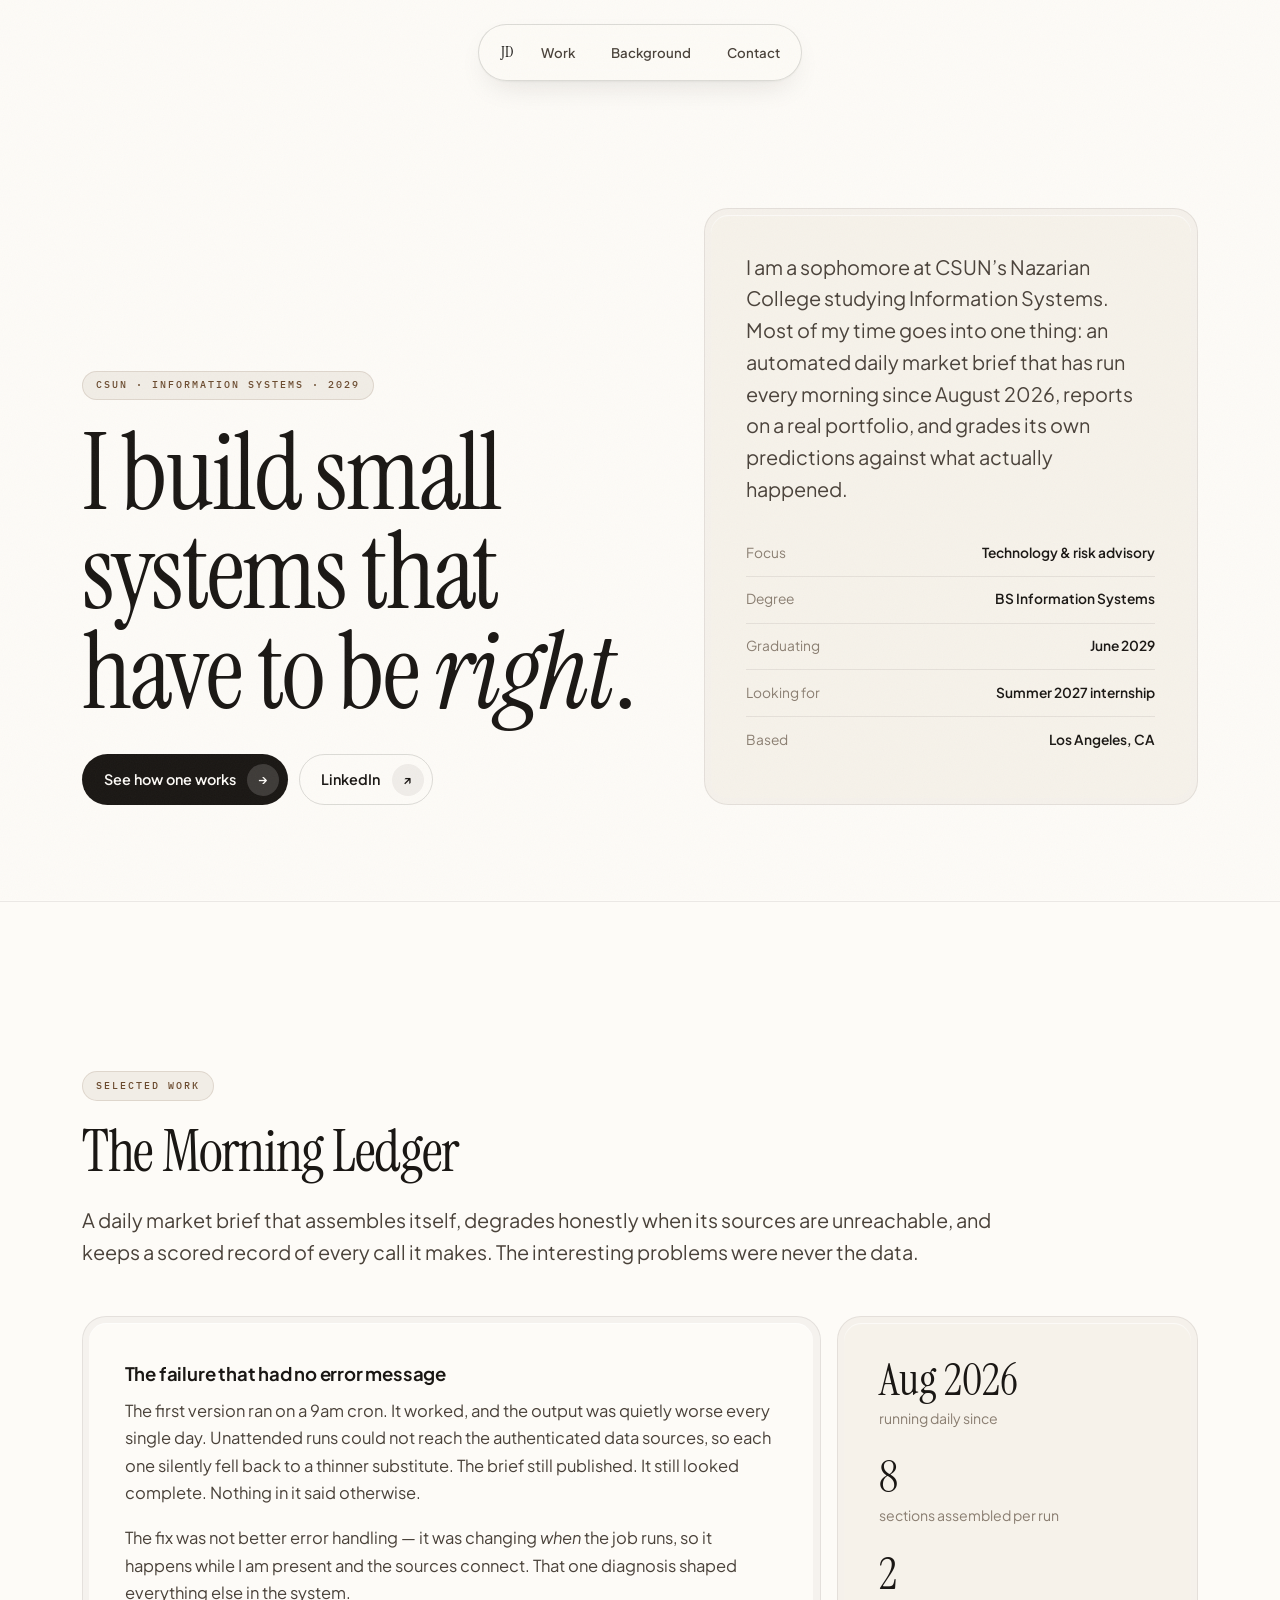
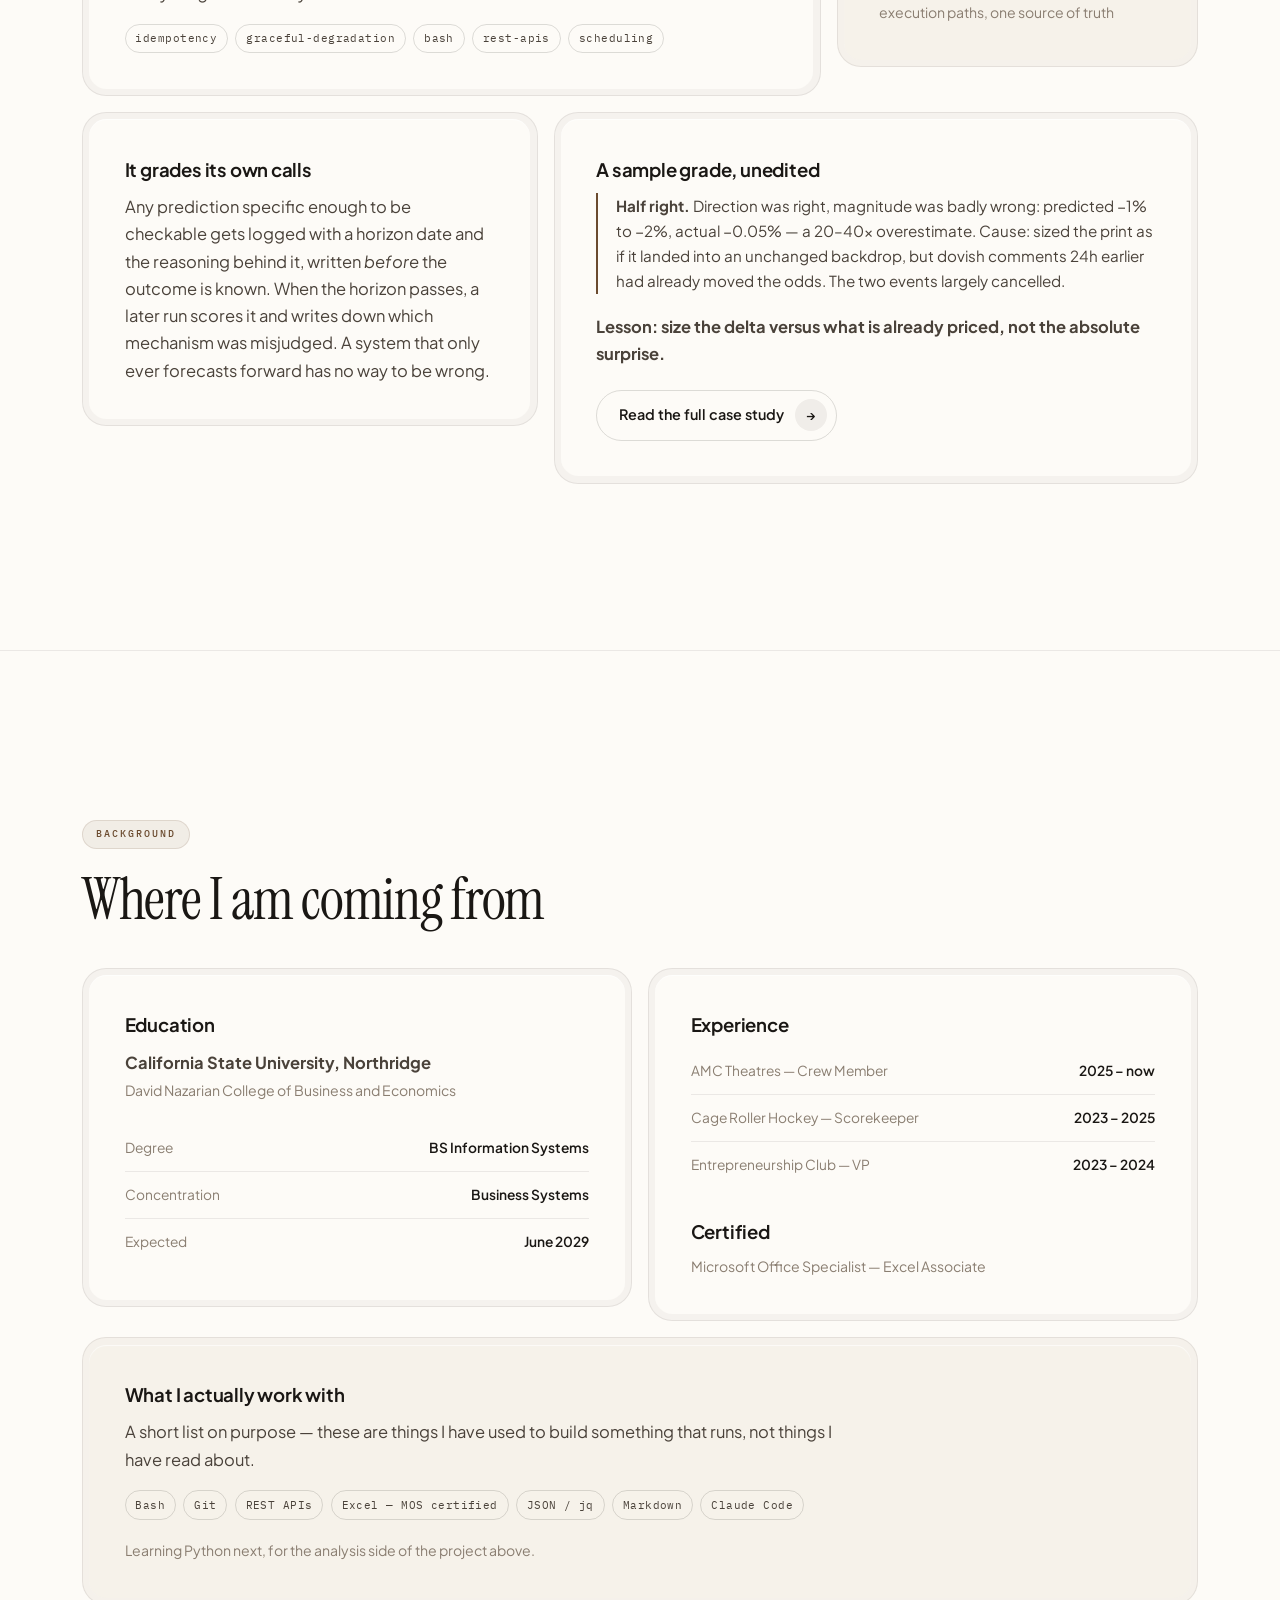
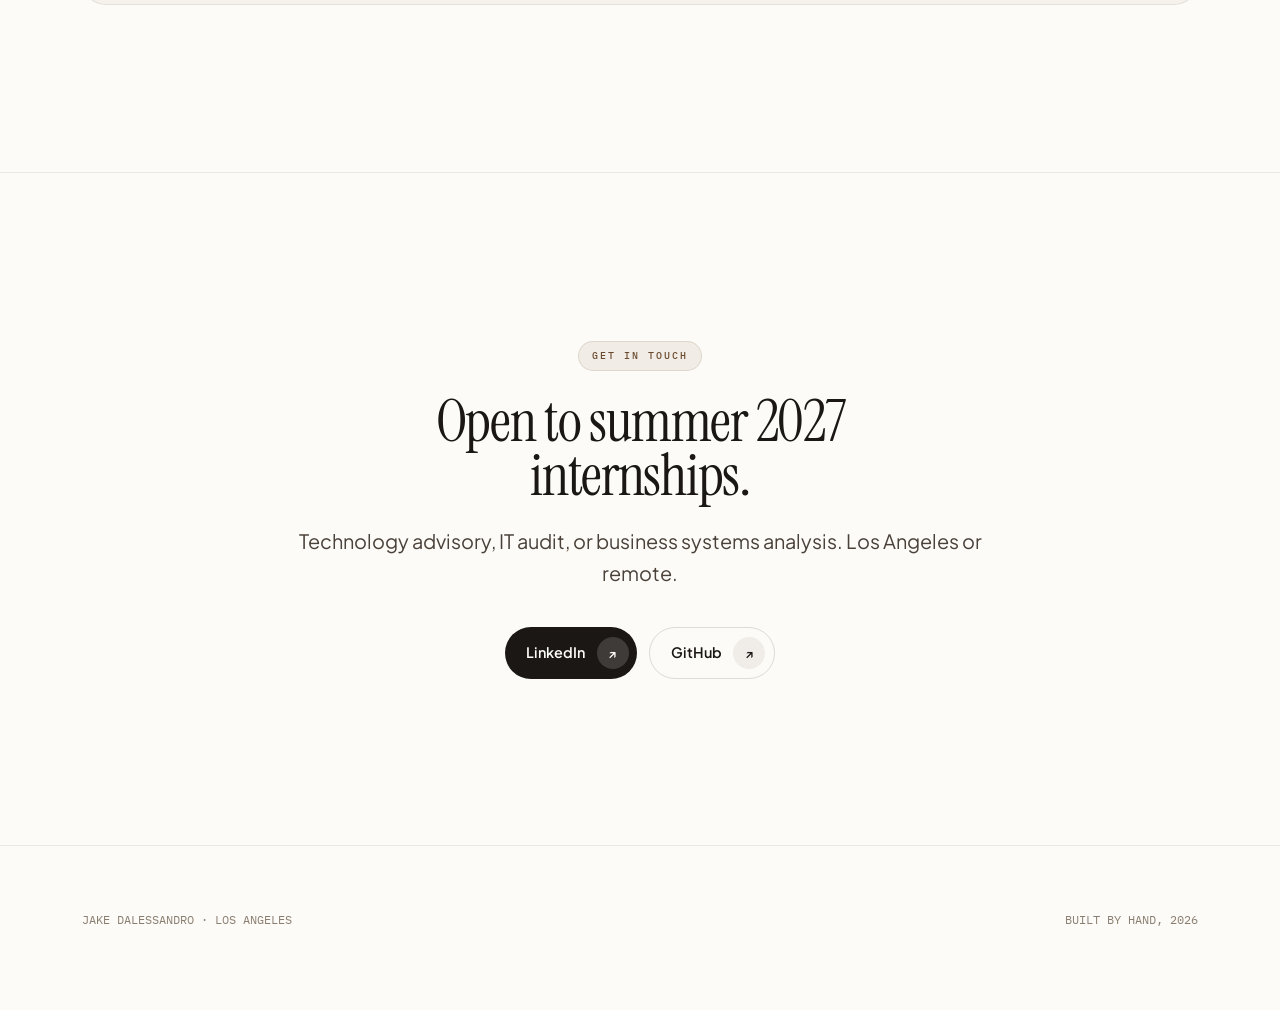
==== index.html @ 5501a1c9 "Personal site: portfolio home and Morning Ledger case study Editorial-luxury treatment - warm paper," ====
<!doctype html>
<html lang="en">
<head>
<meta charset="utf-8">
<meta name="viewport" content="width=device-width,initial-scale=1">
<title>Jake Dalessandro — Information Systems</title>
<meta name="description" content="Information Systems student at CSUN building small systems that touch real financial data and have to be right. Seeking summer 2027 technology advisory and IT audit internships.">
<meta property="og:type" content="website">
<meta property="og:title" content="Jake Dalessandro — Information Systems">
<meta property="og:description" content="I build small systems that touch real financial data and have to be right. CSUN Information Systems, 2029. Seeking summer 2027 technology advisory / IT audit internships.">
<meta property="og:url" content="https://jakedalessandro.github.io/">
<meta name="twitter:card" content="summary_large_image">
<link rel="preconnect" href="https://fonts.googleapis.com">
<link rel="preconnect" href="https://fonts.gstatic.com" crossorigin>
<link href="https://fonts.googleapis.com/css2?family=Instrument+Serif:ital@0;1&family=Plus+Jakarta+Sans:wght@400;500;600;700&family=IBM+Plex+Mono:wght@400;500&display=swap" rel="stylesheet">
<link rel="stylesheet" href="assets/site.css">
<link rel="icon" href="data:image/svg+xml,%3Csvg xmlns='http://www.w3.org/2000/svg' viewBox='0 0 100 100'%3E%3Ctext y='.9em' font-size='88' font-family='Georgia,serif'%3EJD%3C/text%3E%3C/svg%3E">
</head>
<body>

<nav class="nav">
  <div class="nav-pill">
    <a href="#top" class="mark">JD</a>
    <a href="#work">Work</a>
    <a href="#background">Background</a>
    <a href="#contact">Contact</a>
  </div>
</nav>

<main id="top">

  <section class="hero">
    <div class="wrap">
      <div class="hero-grid">
        <div class="rv">
          <span class="eyebrow">CSUN &middot; Information Systems &middot; 2029</span>
          <h1 class="display">I build small<br>systems that<br>have to be <em>right</em>.</h1>
          <div class="hero-sub">
            <a class="btn" href="morning-ledger.html">See how one works <span class="cap">&rarr;</span></a>
            <a class="btn ghost" href="https://linkedin.com/in/jakedalessandro">LinkedIn <span class="cap">&#8599;</span></a>
          </div>
        </div>

        <div class="rv" style="transition-delay:120ms">
          <div class="shell warm">
            <div class="core">
              <p class="lede" style="margin-bottom:1.6rem">
                I am a sophomore at CSUN&rsquo;s Nazarian College studying Information
                Systems. Most of my time goes into one thing: an automated daily
                market brief that has run every morning since August 2026, reports on
                a real portfolio, and grades its own predictions against what
                actually happened.
              </p>
              <dl style="margin:0">
                <div class="kv"><dt>Focus</dt><dd>Technology &amp; risk advisory</dd></div>
                <div class="kv"><dt>Degree</dt><dd>BS Information Systems</dd></div>
                <div class="kv"><dt>Graduating</dt><dd>June 2029</dd></div>
                <div class="kv"><dt>Looking for</dt><dd>Summer 2027 internship</dd></div>
                <div class="kv"><dt>Based</dt><dd>Los Angeles, CA</dd></div>
              </dl>
            </div>
          </div>
        </div>
      </div>
    </div>
  </section>

  <hr class="rule">

  <section id="work">
    <div class="wrap">
      <div class="rv">
        <span class="eyebrow">Selected work</span>
        <h2 class="display">The Morning Ledger</h2>
        <p class="lede" style="margin-bottom:3rem;max-width:64ch">
          A daily market brief that assembles itself, degrades honestly when its
          sources are unreachable, and keeps a scored record of every call it makes.
          The interesting problems were never the data.
        </p>
      </div>

      <div class="bento">
        <div class="c8 rv">
          <div class="shell"><div class="core">
            <h3>The failure that had no error message</h3>
            <p>
              The first version ran on a 9am cron. It worked, and the output was
              quietly worse every single day. Unattended runs could not reach the
              authenticated data sources, so each one silently fell back to a thinner
              substitute. The brief still published. It still looked complete.
              Nothing in it said otherwise.
            </p>
            <p style="margin-bottom:0">
              The fix was not better error handling &mdash; it was changing
              <em>when</em> the job runs, so it happens while I am present and the
              sources connect. That one diagnosis shaped everything else in the
              system.
            </p>
            <div class="tags">
              <span class="tag">idempotency</span><span class="tag">graceful-degradation</span>
              <span class="tag">bash</span><span class="tag">rest-apis</span><span class="tag">scheduling</span>
            </div>
          </div></div>
        </div>

        <div class="c4 rv" style="transition-delay:90ms">
          <div class="shell warm"><div class="core">
            <span class="stat">Aug 2026</span>
            <p class="muted" style="margin-bottom:1.6rem">running daily since</p>
            <span class="stat">8</span>
            <p class="muted" style="margin-bottom:1.6rem">sections assembled per run</p>
            <span class="stat">2</span>
            <p class="muted" style="margin-bottom:0">execution paths, one source of truth</p>
          </div></div>
        </div>

        <div class="c5 rv" style="transition-delay:60ms">
          <div class="shell"><div class="core">
            <h3>It grades its own calls</h3>
            <p style="margin-bottom:0">
              Any prediction specific enough to be checkable gets logged with a
              horizon date and the reasoning behind it, written <em>before</em> the
              outcome is known. When the horizon passes, a later run scores it and
              writes down which mechanism was misjudged. A system that only ever
              forecasts forward has no way to be wrong.
            </p>
          </div></div>
        </div>

        <div class="c7 rv" style="transition-delay:120ms">
          <div class="shell"><div class="core">
            <h3>A sample grade, unedited</h3>
            <p class="note" style="margin-bottom:1.2rem">
              <strong>Half right.</strong> Direction was right, magnitude was badly
              wrong: predicted &minus;1% to &minus;2%, actual &minus;0.05% &mdash; a
              20&ndash;40&times; overestimate. Cause: sized the print as if it landed
              into an unchanged backdrop, but dovish comments 24h earlier had already
              moved the odds. The two events largely cancelled.
            </p>
            <p style="margin-bottom:1.4rem"><strong>Lesson: size the delta versus what is already priced, not the absolute surprise.</strong></p>
            <a class="btn ghost" href="morning-ledger.html">Read the full case study <span class="cap">&rarr;</span></a>
          </div></div>
        </div>
      </div>
    </div>
  </section>

  <hr class="rule">

  <section id="background">
    <div class="wrap">
      <div class="rv">
        <span class="eyebrow">Background</span>
        <h2 class="display">Where I am coming from</h2>
      </div>

      <div class="bento" style="margin-top:2.5rem">
        <div class="c6 rv">
          <div class="shell"><div class="core">
            <h3>Education</h3>
            <p style="margin-bottom:1.4rem">
              <strong>California State University, Northridge</strong><br>
              <span class="muted">David Nazarian College of Business and Economics</span>
            </p>
            <dl style="margin:0">
              <div class="kv"><dt>Degree</dt><dd>BS Information Systems</dd></div>
              <div class="kv"><dt>Concentration</dt><dd>Business Systems</dd></div>
              <div class="kv"><dt>Expected</dt><dd>June 2029</dd></div>
            </dl>
          </div></div>
        </div>

        <div class="c6 rv" style="transition-delay:90ms">
          <div class="shell"><div class="core">
            <h3>Experience</h3>
            <dl style="margin:0">
              <div class="kv"><dt>AMC Theatres &mdash; Crew Member</dt><dd>2025 &ndash; now</dd></div>
              <div class="kv"><dt>Cage Roller Hockey &mdash; Scorekeeper</dt><dd>2023 &ndash; 2025</dd></div>
              <div class="kv"><dt>Entrepreneurship Club &mdash; VP</dt><dd>2023 &ndash; 2024</dd></div>
            </dl>
            <h3 style="margin-top:1.8rem">Certified</h3>
            <p class="muted" style="margin-bottom:0">Microsoft Office Specialist &mdash; Excel Associate</p>
          </div></div>
        </div>

        <div class="c12 rv" style="transition-delay:60ms">
          <div class="shell warm"><div class="core">
            <h3>What I actually work with</h3>
            <p style="margin-bottom:.6rem">
              A short list on purpose &mdash; these are things I have used to build
              something that runs, not things I have read about.
            </p>
            <div class="tags">
              <span class="tag">Bash</span><span class="tag">Git</span><span class="tag">REST APIs</span>
              <span class="tag">Excel &mdash; MOS certified</span><span class="tag">JSON / jq</span>
              <span class="tag">Markdown</span><span class="tag">Claude Code</span>
            </div>
            <p class="muted" style="margin:1.2rem 0 0">
              Learning Python next, for the analysis side of the project above.
            </p>
          </div></div>
        </div>
      </div>
    </div>
  </section>

  <hr class="rule">

  <section id="contact">
    <div class="wrap" style="text-align:center">
      <div class="rv">
        <span class="eyebrow">Get in touch</span>
        <h2 class="display" style="margin-bottom:1.4rem">Open to summer 2027<br>internships.</h2>
        <p class="lede" style="margin:0 auto 2.4rem;max-width:46ch">
          Technology advisory, IT audit, or business systems analysis.
          Los Angeles or remote.
        </p>
        <div style="display:flex;gap:.7rem;justify-content:center;flex-wrap:wrap">
          <a class="btn" href="https://linkedin.com/in/jakedalessandro">LinkedIn <span class="cap">&#8599;</span></a>
          <a class="btn ghost" href="https://github.com/JakeDalessandro">GitHub <span class="cap">&#8599;</span></a>
        </div>
      </div>
    </div>
  </section>

</main>

<footer>
  <div class="wrap foot">
    <span class="mono muted" style="font-size:12px">JAKE DALESSANDRO &middot; LOS ANGELES</span>
    <span class="mono muted" style="font-size:12px">BUILT BY HAND, 2026</span>
  </div>
</footer>

<script>
  var io = new IntersectionObserver(function (entries) {
    entries.forEach(function (e) {
      if (e.isIntersecting) { e.target.classList.add('in'); io.unobserve(e.target); }
    });
  }, { threshold: 0.12, rootMargin: '0px 0px -8% 0px' });
  document.querySelectorAll('.rv').forEach(function (el) { io.observe(el); });
</script>
</body>
</html>
---- assets/site.css ----
/* ============================================================
   Jake Dalessandro — editorial luxury
   Warm paper, high-contrast serif, machined nested surfaces.
   ============================================================ */

:root{
  --paper:#FDFBF7;
  --paper-2:#F6F2EA;
  --ink:#1A1714;
  --ink-2:#4A423A;
  --ink-3:#8A7E71;
  --line:rgba(26,23,20,.08);
  --line-2:rgba(26,23,20,.14);
  --accent:#6B4B2F;
  --accent-soft:rgba(107,75,47,.08);
  --ok:#3F6B4B;

  --shell:1.5rem;            /* outer bezel radius */
  --pad:.4rem;               /* bezel thickness */
  --ease:cubic-bezier(.32,.72,0,1);
  --slow:820ms;
  --mid:520ms;
}

*,*::before,*::after{box-sizing:border-box}
html{-webkit-text-size-adjust:100%;scroll-behavior:smooth}
body{
  margin:0;
  background:var(--paper);
  color:var(--ink);
  font-family:"Plus Jakarta Sans",system-ui,sans-serif;
  font-size:16.5px;
  line-height:1.65;
  -webkit-font-smoothing:antialiased;
  overflow-x:hidden;
}

/* Film grain — fixed, pointer-events-none, never on scroll containers */
body::after{
  content:"";position:fixed;inset:0;z-index:60;pointer-events:none;opacity:.035;
  background-image:url("data:image/svg+xml,%3Csvg xmlns='http://www.w3.org/2000/svg' width='160' height='160'%3E%3Cfilter id='n'%3E%3CfeTurbulence type='fractalNoise' baseFrequency='.85' numOctaves='3'/%3E%3C/filter%3E%3Crect width='160' height='160' filter='url(%23n)'/%3E%3C/svg%3E");
}

/* ---------- type ---------- */
.display{
  font-family:"Instrument Serif",Georgia,serif;
  font-weight:400;
  line-height:.94;
  letter-spacing:-.022em;
}
h1.display{font-size:clamp(3.1rem,8.4vw,6.6rem);margin:0}
h2.display{font-size:clamp(2.2rem,4.6vw,3.6rem);margin:0 0 1.6rem}
h3{font-size:1.16rem;font-weight:650;letter-spacing:-.011em;margin:0 0 .5rem}
p{margin:0 0 1.15rem;color:var(--ink-2);max-width:62ch}
.lede{font-size:clamp(1.06rem,1.9vw,1.24rem);color:var(--ink-2);line-height:1.6}
.mono{font-family:"IBM Plex Mono",ui-monospace,monospace}
a{color:inherit}

/* Eyebrow tag */
.eyebrow{
  display:inline-block;border-radius:999px;padding:.34rem .8rem;
  font-family:"IBM Plex Mono",monospace;font-size:10px;font-weight:500;
  text-transform:uppercase;letter-spacing:.2em;
  color:var(--accent);background:var(--accent-soft);
  border:1px solid rgba(107,75,47,.14);margin-bottom:1.5rem;
}

/* ---------- layout ---------- */
.wrap{width:100%;max-width:1180px;margin:0 auto;padding:0 2rem}
section{padding:clamp(6rem,13vw,10.5rem) 0}
.rule{height:1px;background:var(--line);border:0;margin:0}

/* ---------- floating island nav ---------- */
.nav{position:fixed;top:0;left:0;right:0;z-index:50;display:flex;justify-content:center;pointer-events:none}
.nav-pill{
  pointer-events:auto;margin-top:1.5rem;display:flex;align-items:center;gap:.35rem;
  padding:.4rem;border-radius:999px;
  background:rgba(253,251,247,.72);backdrop-filter:blur(20px) saturate(180%);
  -webkit-backdrop-filter:blur(20px) saturate(180%);
  border:1px solid var(--line-2);
  box-shadow:0 1px 2px rgba(26,23,20,.04),0 12px 32px -12px rgba(26,23,20,.14);
}
.nav-pill a{
  text-decoration:none;font-size:.83rem;font-weight:550;color:var(--ink-2);
  padding:.5rem .95rem;border-radius:999px;
  transition:color var(--mid) var(--ease),background var(--mid) var(--ease);
}
.nav-pill a:hover{color:var(--ink);background:rgba(26,23,20,.045)}
.nav-pill a.mark{font-family:"Instrument Serif",serif;font-size:1rem;color:var(--ink);padding-right:.5rem}

/* ---------- double-bezel card ---------- */
.shell{
  background:rgba(26,23,20,.035);
  border:1px solid var(--line);
  border-radius:var(--shell);
  padding:var(--pad);
}
.core{
  background:var(--paper);
  border-radius:calc(var(--shell) - var(--pad));
  box-shadow:inset 0 1px 1px rgba(255,255,255,.7);
  padding:clamp(1.5rem,3vw,2.2rem);
  height:100%;
}
.shell.warm{background:rgba(107,75,47,.055)}
.shell.warm .core{background:var(--paper-2)}

/* ---------- island button ---------- */
.btn{
  display:inline-flex;align-items:center;gap:.7rem;
  padding:.55rem .55rem .55rem 1.35rem;border-radius:999px;
  text-decoration:none;font-size:.9rem;font-weight:600;
  background:var(--ink);color:var(--paper);border:0;cursor:pointer;
  transition:transform var(--mid) var(--ease),background var(--mid) var(--ease);
}
.btn .cap{
  width:2rem;height:2rem;border-radius:999px;display:grid;place-items:center;
  background:rgba(253,251,247,.16);font-size:.8rem;
  transition:transform var(--mid) var(--ease),background var(--mid) var(--ease);
}
.btn:hover .cap{transform:translate(3px,-2px) scale(1.06);background:rgba(253,251,247,.26)}
.btn:active{transform:scale(.978)}
.btn.ghost{background:transparent;color:var(--ink);border:1px solid var(--line-2)}
.btn.ghost .cap{background:rgba(26,23,20,.06)}
.btn.ghost:hover .cap{background:rgba(26,23,20,.1)}

/* ---------- editorial split hero ---------- */
.hero{padding-top:clamp(9rem,18vw,13rem);padding-bottom:clamp(4rem,8vw,6rem)}
.hero-grid{display:grid;grid-template-columns:1.06fr .94fr;gap:clamp(2.5rem,5vw,4.5rem);align-items:end}
.hero-sub{margin-top:2rem;display:flex;gap:.7rem;flex-wrap:wrap}

/* ---------- asymmetrical bento ---------- */
.bento{display:grid;grid-template-columns:repeat(12,1fr);gap:1rem}
.c8{grid-column:span 8}.c6{grid-column:span 6}.c5{grid-column:span 5}
.c4{grid-column:span 4}.c7{grid-column:span 7}.c12{grid-column:span 12}

/* ---------- misc ---------- */
.stat{font-family:"Instrument Serif",serif;font-size:clamp(2rem,3.4vw,2.9rem);line-height:1;display:block;margin-bottom:.3rem}
.muted{color:var(--ink-3);font-size:.88rem}
.kv{display:flex;justify-content:space-between;gap:1rem;padding:.72rem 0;border-bottom:1px solid var(--line)}
.kv:last-child{border-bottom:0}
.kv dt{color:var(--ink-3);font-size:.86rem;margin:0}
.kv dd{margin:0;font-size:.86rem;font-weight:600;text-align:right}
.tags{display:flex;flex-wrap:wrap;gap:.45rem;margin-top:1.1rem}
.tag{
  font-family:"IBM Plex Mono",monospace;font-size:11px;letter-spacing:.04em;
  padding:.3rem .62rem;border-radius:999px;border:1px solid var(--line-2);color:var(--ink-2);
}
.note{border-left:2px solid var(--accent);padding-left:1.1rem;color:var(--ink-2);font-size:.95rem}

/* ---------- scroll reveal ---------- */
.rv{opacity:0;transform:translateY(38px);filter:blur(6px);
    transition:opacity var(--slow) var(--ease),transform var(--slow) var(--ease),filter var(--slow) var(--ease)}
.rv.in{opacity:1;transform:none;filter:none}

/* ---------- footer ---------- */
footer{padding:4rem 0 5rem;border-top:1px solid var(--line)}
.foot{display:flex;justify-content:space-between;align-items:center;gap:1.5rem;flex-wrap:wrap}

/* ---------- mobile collapse ---------- */
@media (max-width:768px){
  .wrap{padding:0 1rem}
  .hero-grid{grid-template-columns:1fr;gap:2.2rem;align-items:start}
  .bento{gap:.75rem}
  .c8,.c6,.c5,.c4,.c7,.c12{grid-column:span 12}
  .nav-pill a:not(.mark){padding:.5rem .7rem;font-size:.78rem}
  section{padding:4.5rem 0}
}
@media (prefers-reduced-motion:reduce){
  .rv{opacity:1;transform:none;filter:none;transition:none}
  html{scroll-behavior:auto}
}
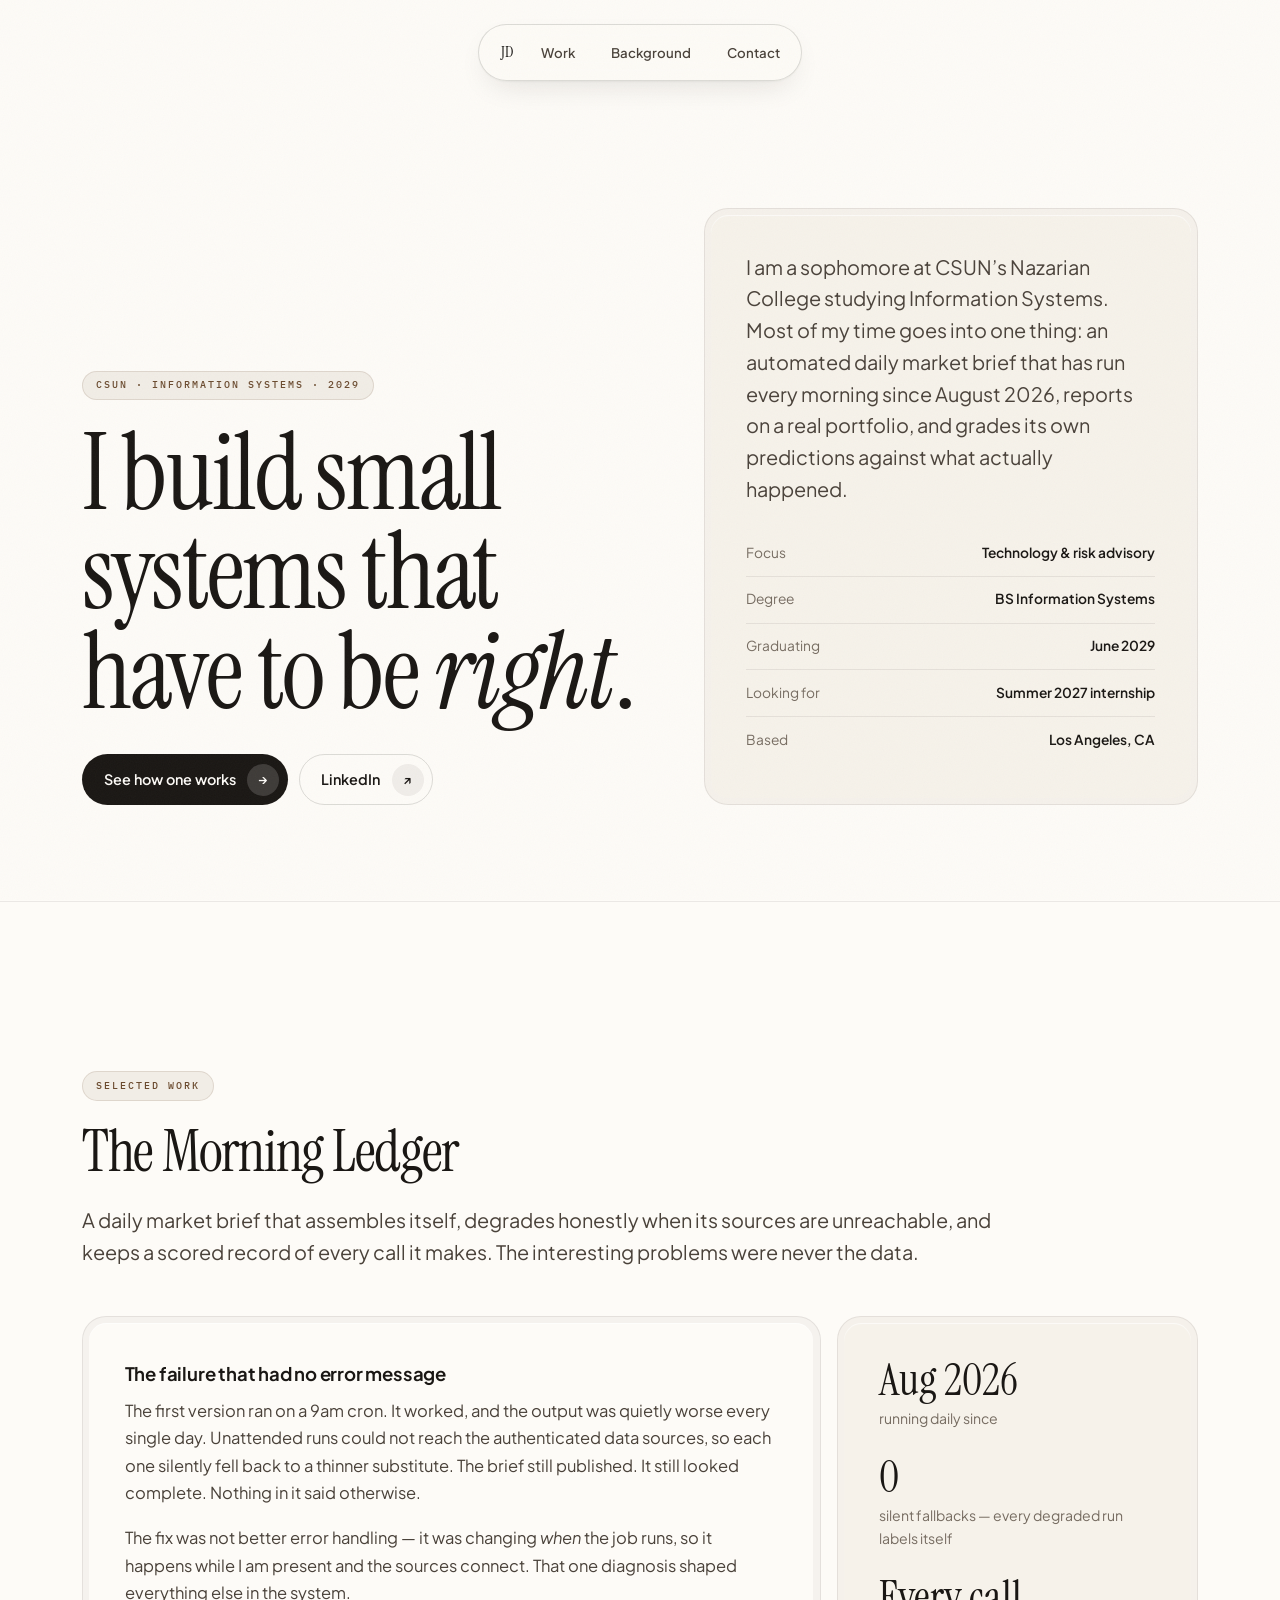
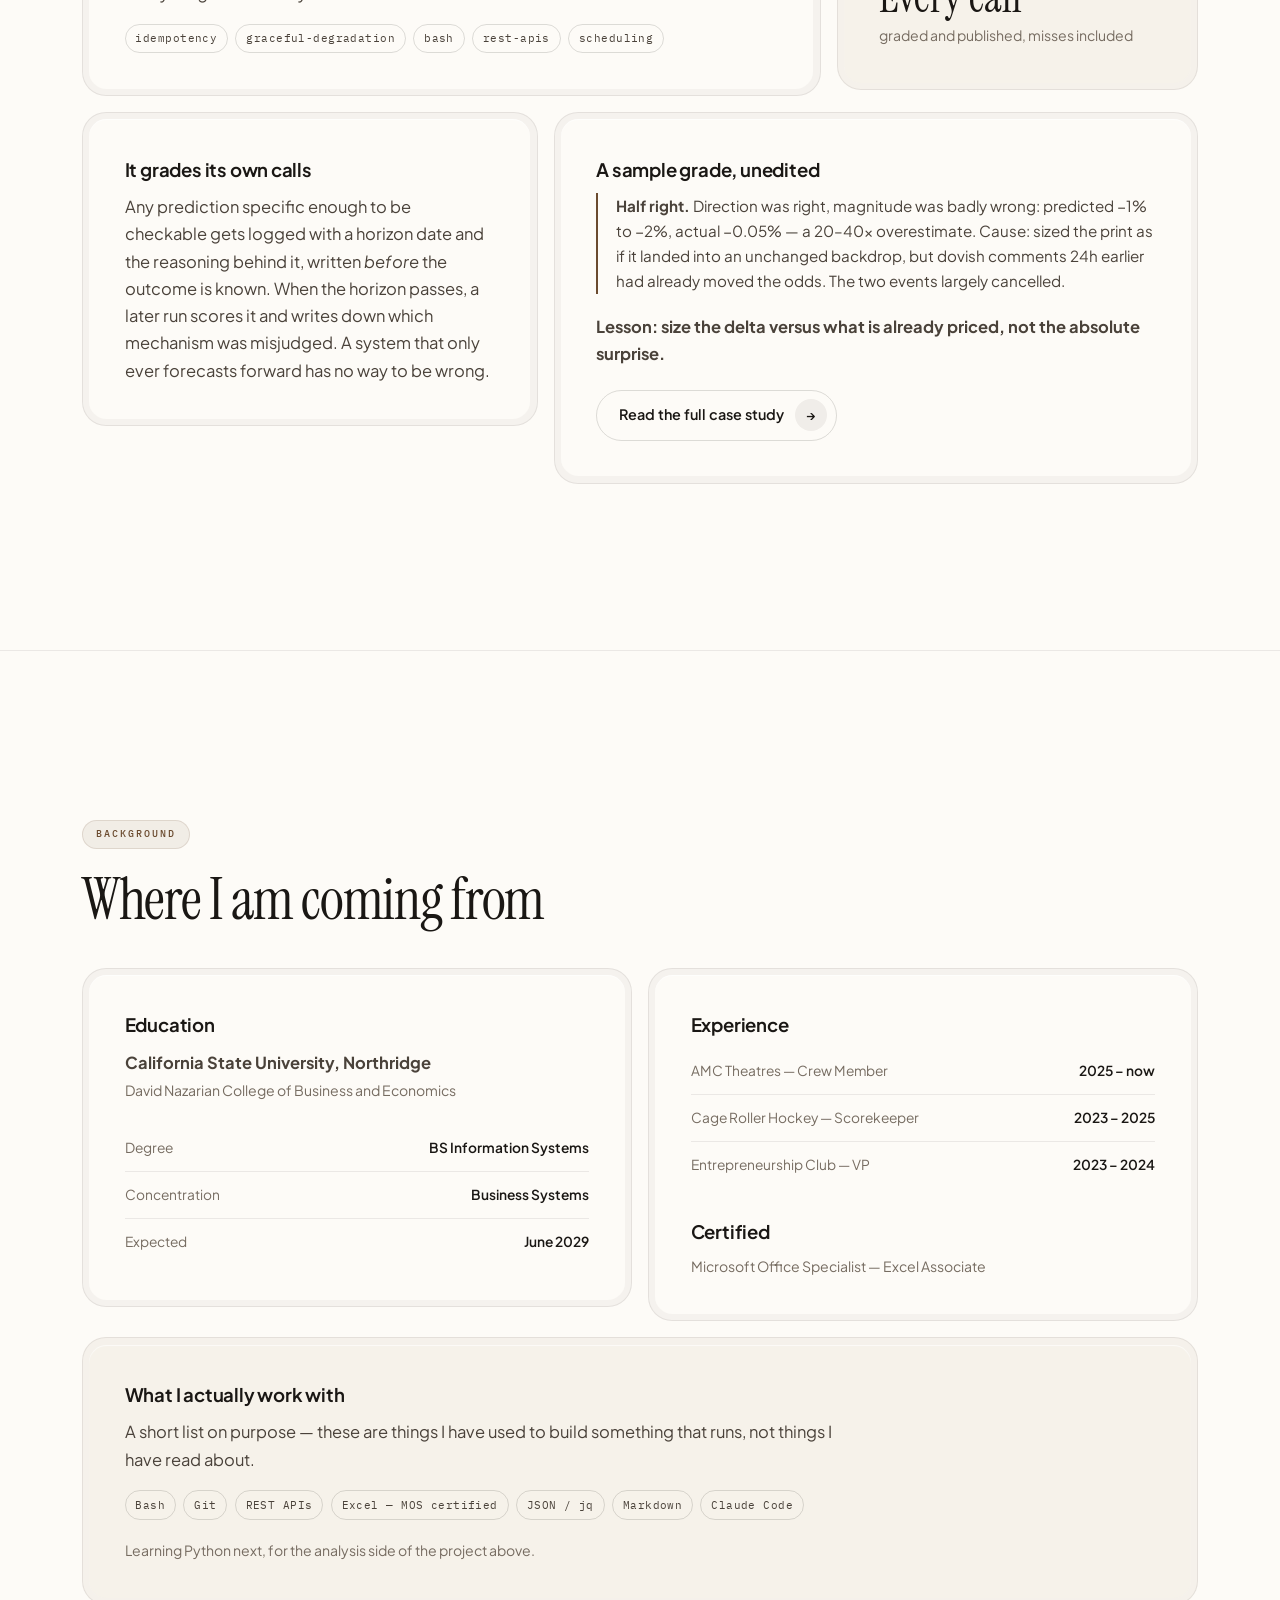
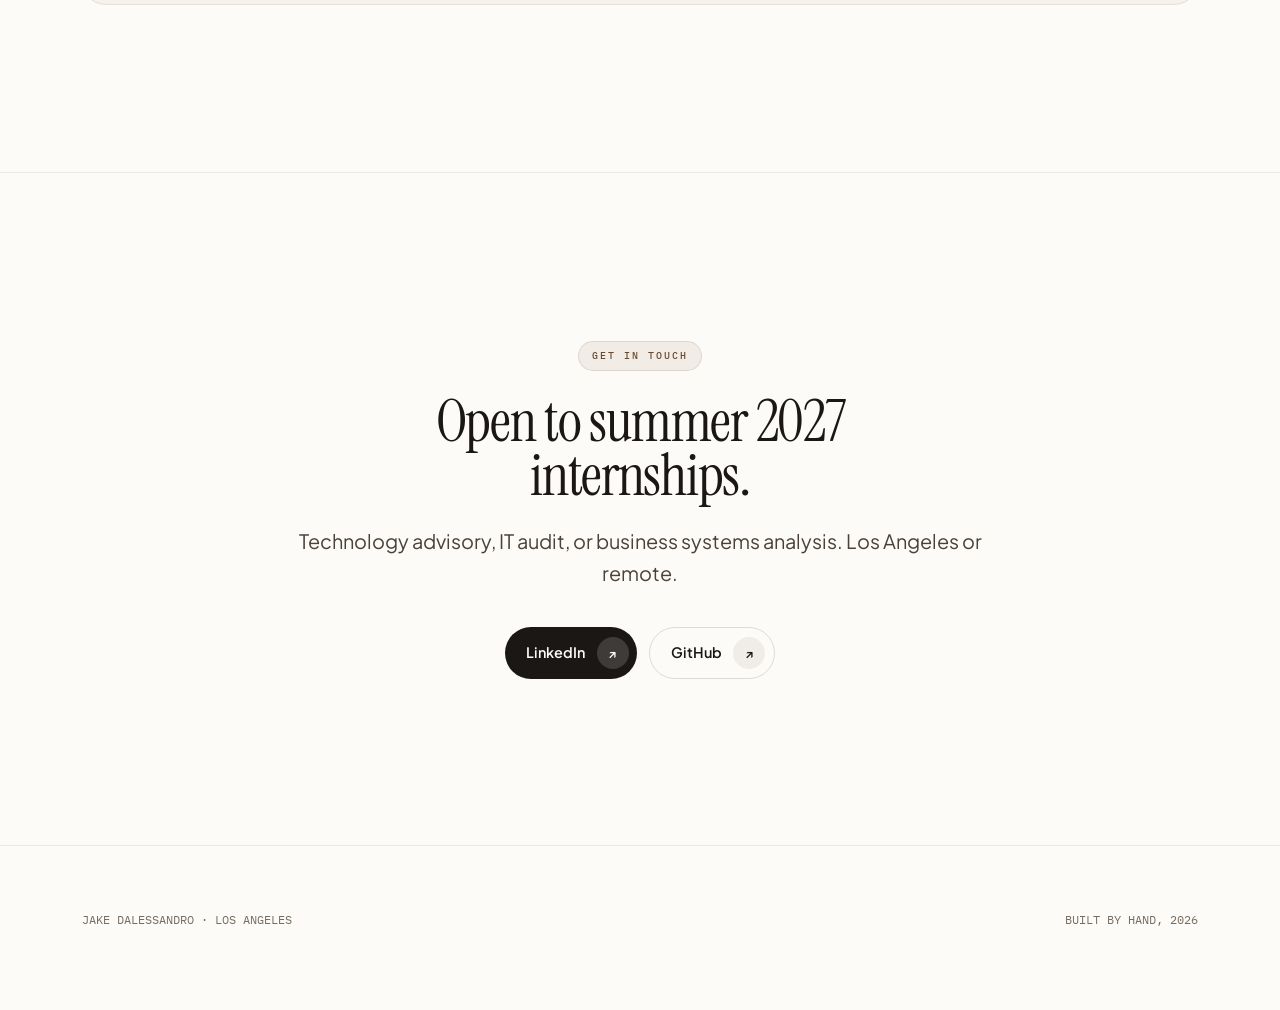
==== commit fb03892c: "Darken tertiary text for contrast; replace filler stats with real properties Co-Authored-By: Claude " ====
--- a/index.html
+++ b/index.html
@@ -13,6 +13,7 @@
 <link rel="preconnect" href="https://fonts.googleapis.com">
 <link rel="preconnect" href="https://fonts.gstatic.com" crossorigin>
 <link href="https://fonts.googleapis.com/css2?family=Instrument+Serif:ital@0;1&family=Plus+Jakarta+Sans:wght@400;500;600;700&family=IBM+Plex+Mono:wght@400;500&display=swap" rel="stylesheet">
+<script>document.documentElement.className+=" js";</script>
 <link rel="stylesheet" href="assets/site.css">
 <link rel="icon" href="data:image/svg+xml,%3Csvg xmlns='http://www.w3.org/2000/svg' viewBox='0 0 100 100'%3E%3Ctext y='.9em' font-size='88' font-family='Georgia,serif'%3EJD%3C/text%3E%3C/svg%3E">
 </head>
@@ -107,10 +108,10 @@
           <div class="shell warm"><div class="core">
             <span class="stat">Aug 2026</span>
             <p class="muted" style="margin-bottom:1.6rem">running daily since</p>
-            <span class="stat">8</span>
-            <p class="muted" style="margin-bottom:1.6rem">sections assembled per run</p>
-            <span class="stat">2</span>
-            <p class="muted" style="margin-bottom:0">execution paths, one source of truth</p>
+            <span class="stat">0</span>
+            <p class="muted" style="margin-bottom:1.6rem">silent fallbacks &mdash; every degraded run labels itself</p>
+            <span class="stat">Every call</span>
+            <p class="muted" style="margin-bottom:0">graded and published, misses included</p>
           </div></div>
         </div>
 
--- a/assets/site.css
+++ b/assets/site.css
@@ -8,7 +8,7 @@
   --paper-2:#F6F2EA;
   --ink:#1A1714;
   --ink-2:#4A423A;
-  --ink-3:#8A7E71;
+  --ink-3:#766C61;
   --line:rgba(26,23,20,.08);
   --line-2:rgba(26,23,20,.14);
   --accent:#6B4B2F;
@@ -149,9 +149,9 @@
 .note{border-left:2px solid var(--accent);padding-left:1.1rem;color:var(--ink-2);font-size:.95rem}
 
 /* ---------- scroll reveal ---------- */
-.rv{opacity:0;transform:translateY(38px);filter:blur(6px);
+.js .rv{opacity:0;transform:translateY(38px);filter:blur(6px);
     transition:opacity var(--slow) var(--ease),transform var(--slow) var(--ease),filter var(--slow) var(--ease)}
-.rv.in{opacity:1;transform:none;filter:none}
+.js .rv.in{opacity:1;transform:none;filter:none}
 
 /* ---------- footer ---------- */
 footer{padding:4rem 0 5rem;border-top:1px solid var(--line)}
@@ -167,6 +167,6 @@
   section{padding:4.5rem 0}
 }
 @media (prefers-reduced-motion:reduce){
-  .rv{opacity:1;transform:none;filter:none;transition:none}
+  .js .rv{opacity:1;transform:none;filter:none;transition:none}
   html{scroll-behavior:auto}
 }
